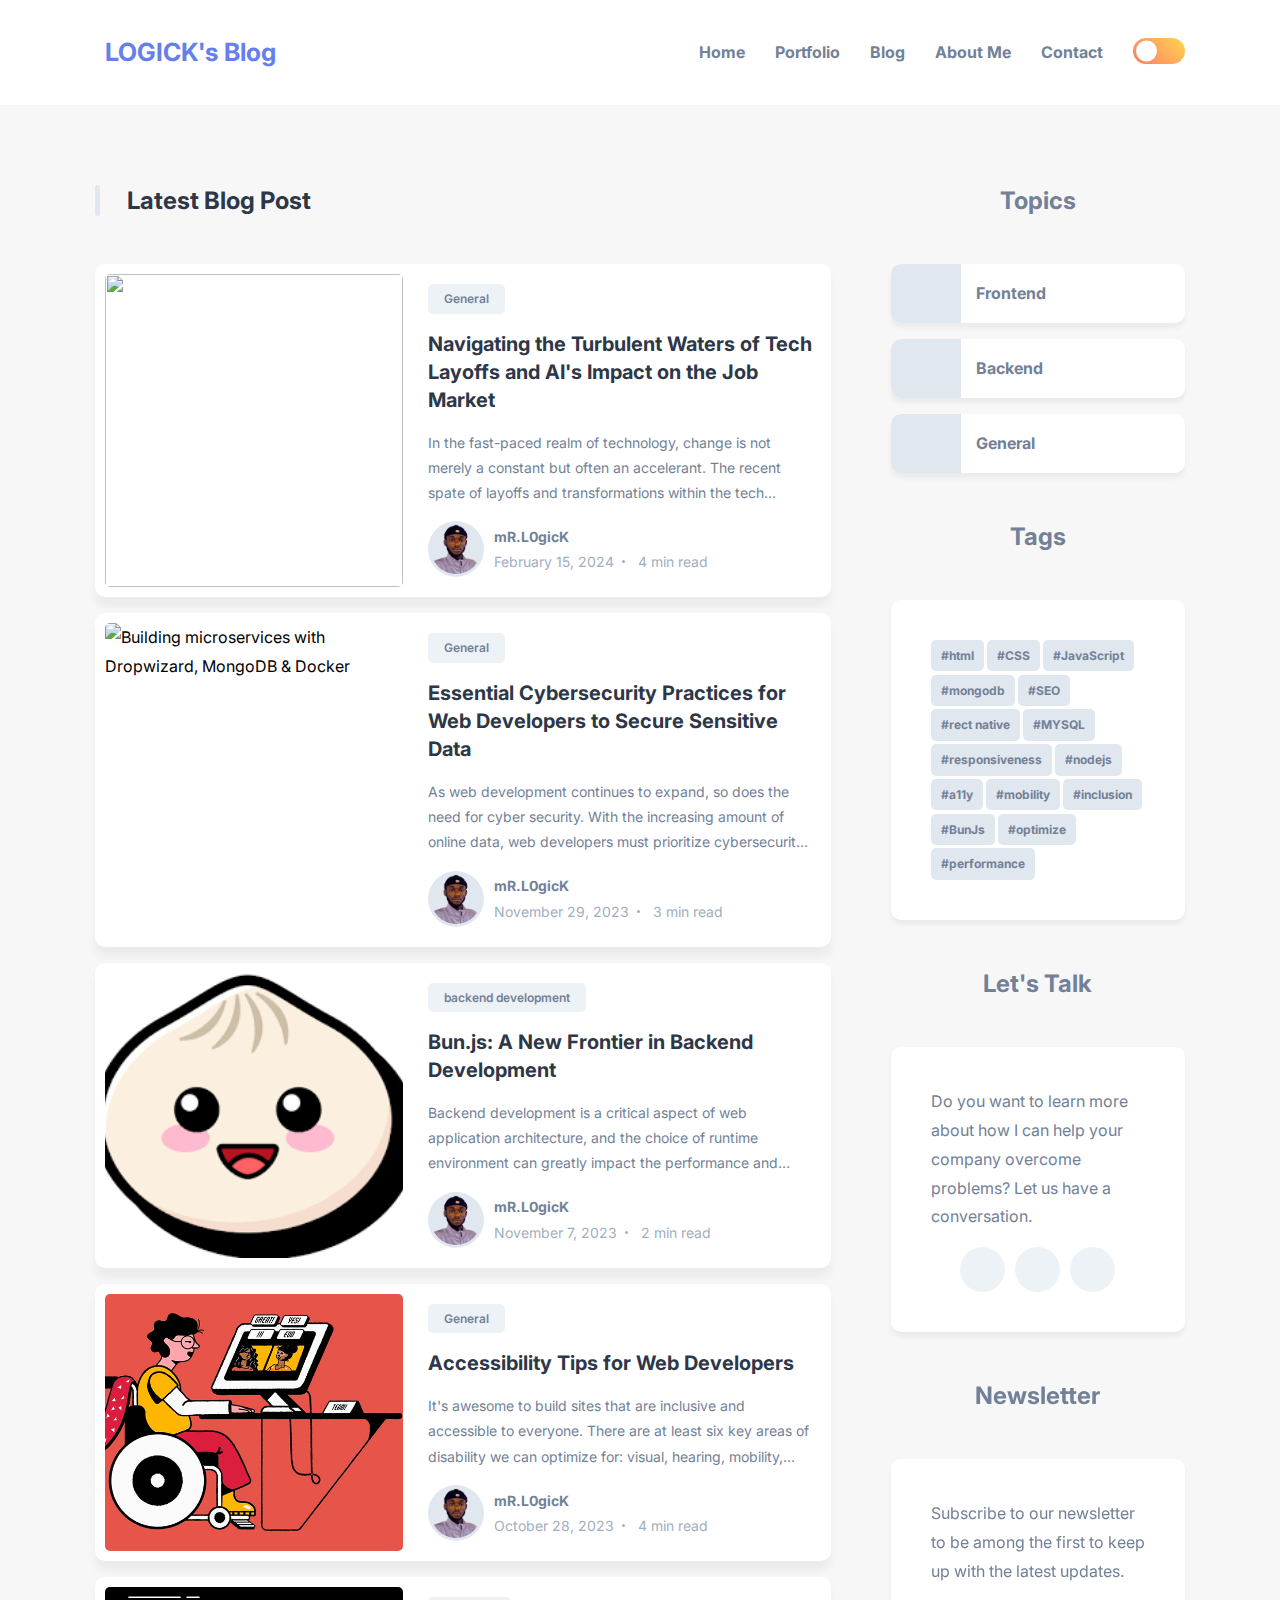
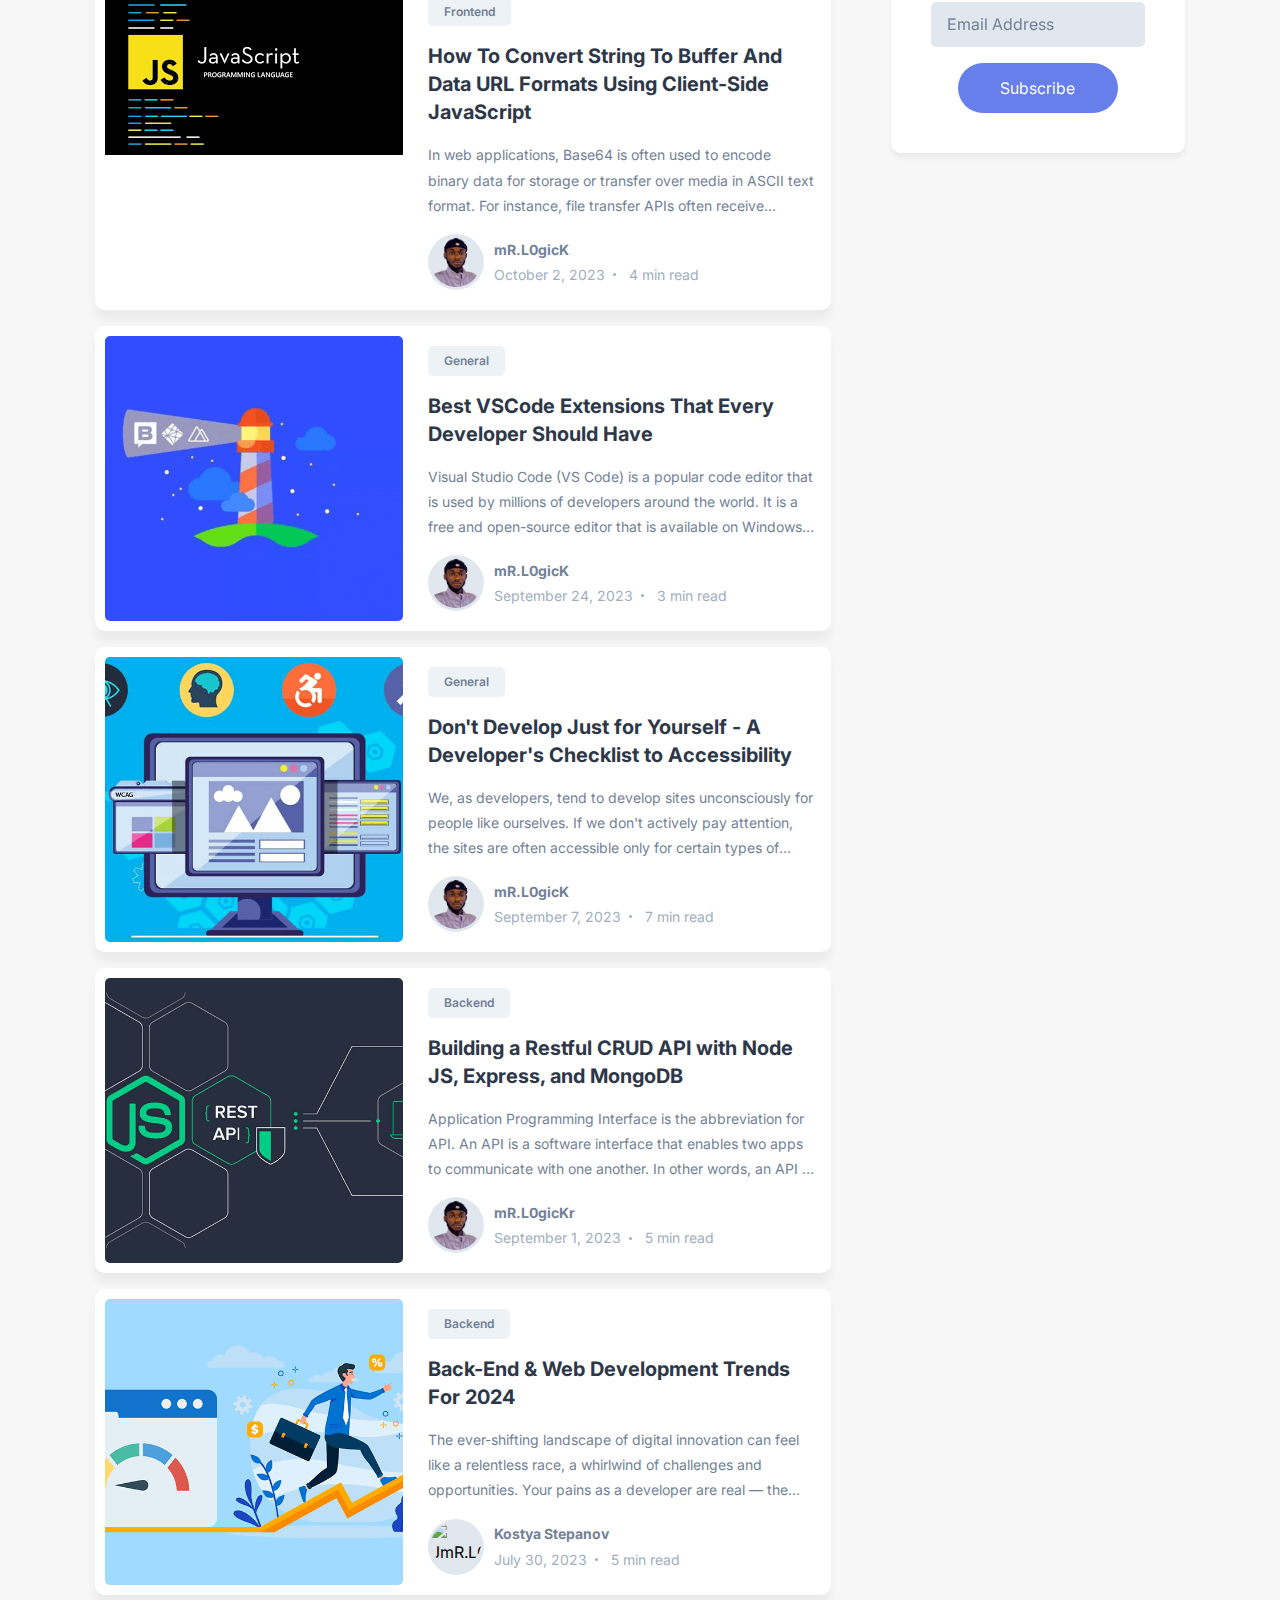
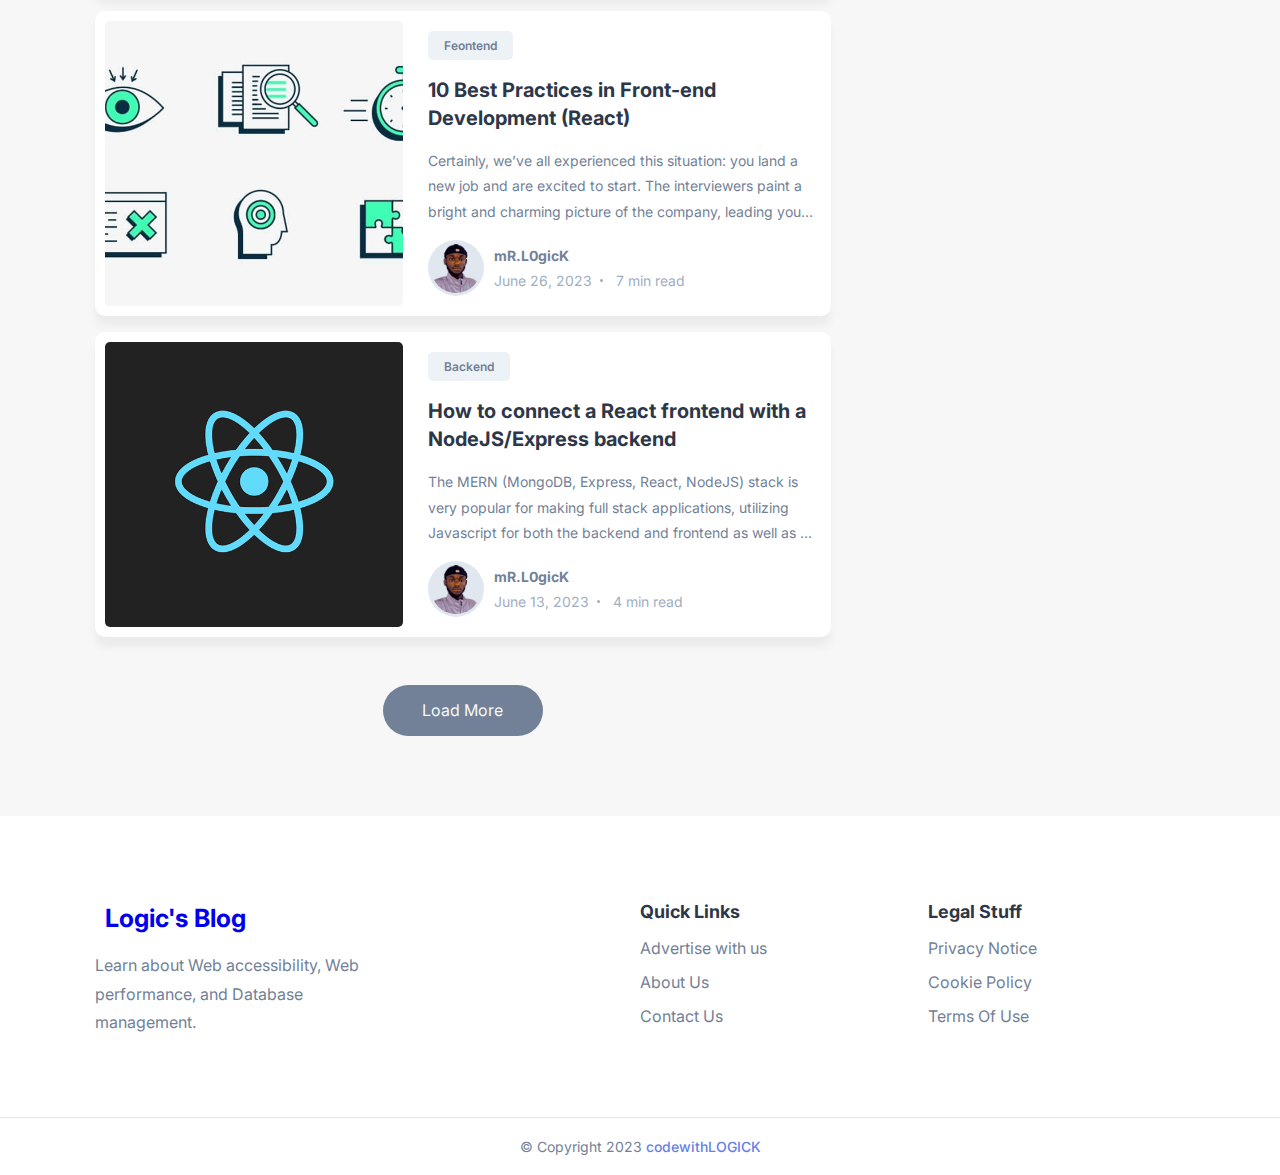
==== blog.html @ 2f85f702 "commit" ====
<!DOCTYPE html>
<html lang="en">
<head>
  <meta charset="UTF-8">
  <meta http-equiv="X-UA-Compatible" content="IE=edge">
  <meta name="viewport" content="width=device-width, initial-scale=1.0">
  <title>Latif's blog</title>

  <!--
    - favicon
  -->
<!--   <link rel="shortcut icon" href="./assets/images/favicon.ico" type="image/x-icon"> -->

  <!--
    - custom css link-->
   <link rel="stylesheet" href="style.css">
  <link rel="stylesheet" href="./assets/css/style.min.css">


  <!--
    - google font link
  -->
  <link rel="preconnect" href="https://fonts.googleapis.com">
  <link rel="preconnect" href="https://fonts.gstatic.com" crossorigin>
  <link href="https://fonts.googleapis.com/css2?family=Inter:wght@400;500;600;700;900&display=swap" rel="stylesheet">
</head>

<body class="light-theme">

  <!--
    - #HEADER
  -->

  <header>

    <div class="container">

      <nav class="navbar">

<a href="#" class="logo">
  <ion-icon name="star" class="logo-icon"></ion-icon>
  <span class="logo-text">LOGICK's Blog</span>
</a>

        

        <div class="btn-group">

          <button class="theme-btn theme-btn-mobile light">
            <ion-icon name="moon" class="moon"></ion-icon>
            <ion-icon name="sunny" class="sun"></ion-icon>
          </button>

          <button class="nav-menu-btn">
            <ion-icon name="menu-outline"></ion-icon>
          </button>

        </div>

        <div class="flex-wrapper">

          <ul class="desktop-nav">

            <li>
              <a href="#" class="nav-link">Home</a>
            </li>

            <li>
              <a href="#" class="nav-link">Portfolio</a>
            </li>

            <li>
              <a href="/blog.html" class="nav-link">Blog</a>
            </li>

            <li>
              <a href="#" class="nav-link">About Me</a>
            </li>

            <li>
              <a href="#" class="nav-link">Contact</a>
            </li>

          </ul>

          <button class="theme-btn theme-btn-desktop light">
            <ion-icon name="moon" class="moon"></ion-icon>
            <ion-icon name="sunny" class="sun"></ion-icon>
          </button>

        </div>

        <div class="mobile-nav">

          <button class="nav-close-btn">
            <ion-icon name="close-outline"></ion-icon>
          </button>

          <div class="wrapper">

            <p class="h3 nav-title">Main Menu</p>

            <ul>
              <li class="nav-item">
                <a href="#" class="nav-link">Home</a>
              </li>

              <li class="nav-item">
                <a href="#" class="nav-link">Portfolio</a>
              </li>

              <li class="nav-item">
                <a href="#" class="nav-link">About Me</a>
              </li>

              <li class="nav-item">
                <a href="#" class="nav-link">Contact</a>
              </li>
            </ul>

          </div>

          <div>

            <p class="h3 nav-title">Topics</p>

            <ul>
              <li class="nav-item">
                <a href="#" class="nav-link">frontend</a>
              </li>

              <li class="nav-item">
                <a href="#" class="nav-link">Backend</a>
              </li>

              <li class="nav-item">
                <a href="#" class="nav-link">Responsive Design</a>
              </li>

              <li class="nav-item">
                <a href="#" class="nav-link">Web Accessibility</a>
              </li>
              
              <li class="nav-item">
                <a href="#" class="nav-link">Mobile Developments</a>
              </li>
            </ul>

          </div>

        </div>

      </nav>

    </div>

  </header>





  <main>

    <!--
      - #HERO SECTION
    -->

    <!-- <div class="hero">

      <div class="container">

        <div class="left">

          <h1 class="h1">
            Hi, I'm <b>Mr.&nbsp;Logick</b>.
            <br>Web Developer
          </h1>

          <p class="h3">
            Specialized in <abbr title="Moblie">Moblie</abbr>
            and <abbr title="Web development">Web development</abbr>
          </p>

          <div class="btn-group">
            <a href="#" class="btn btn-primary">Contact Me</a>
            <a href="#" class="btn btn-secondary">About Me</a>
          </div>

        </div>

        <div class="right">

          <div class="pattern-bg"></div>
          <div class="img-box">
            <img src="hero1.png" alt="mR.L0gicK" class="hero-img">
            <div class="shape shape-1"></div>
            <div class="shape shape-2"></div>
          </div>

        </div>

      </div>

    </div> -->





    <div class="main">

      <div class="container">

        <!--
          - BLOG SECTION
        -->

        <div class="blog">

          <h2 class="h2">Latest Blog Post</h2>

          <div class="blog-card-group">

            <div class="blog-card">

                <div class="blog-card-banner">
                  <img src="https://img-cdn.thepublive.com/fit-in/640x430/filters:format(webp)/bnn/media/media_files/aefb1a33561f63e599ba15ab5ea20e0483366d06953f9b7f7901f7c55619b310.jpg"
                    width="250" class="blog-banner-img">
                </div>
  
                <div class="blog-content-wrapper">
  
                  <button class="blog-topic text-tiny">General</button>
  
                  <h3>
                    <a href="blogpost1.html" class="h3">
                        Navigating the Turbulent Waters of Tech Layoffs and AI's Impact on the Job Market
                    </a>
                  </h3>
  
                  <p class="blog-text">
                    In the fast-paced realm of technology, change is not merely a constant but often an accelerant. The recent spate of layoffs and
                     transformations within the tech industry has left many professionals and observers pondering the future landscape of employment, 
                     particularly in light of advancements in artificial intelligence (AI). As companies streamline operations, adapt to market shifts,
                      and embrace automation, both challenges and opportunities abound for workers navigating this dynamic environment.
                  </p>
  
                  <div class="wrapper-flex">
  
                    <div class="profile-wrapper">
                      <img src="author1.png" alt="mR.L0gicK" width="50">
                    </div>
  
                    <div class="wrapper">
                      <a href="#" class="h4">mR.L0gicK</a>
  
                      <p class="text-sm">
                        <time datetime="2023-11-29">February 15, 2024</time>
                        <span class="separator"></span>
                        <ion-icon name="time-outline"></ion-icon>
                        <time datetime="PT3M">4 min read</time>
                      </p>
                    </div>
  
                  </div>
  
                </div>
  
              </div>

            <div class="blog-card">

              <div class="blog-card-banner">
                <img src="https://cdn.hashnode.com/res/hashnode/image/upload/v1679727329741/67ca914f-9eee-4d5c-919c-c249e545946e.png?w=1600&h=840&fit=crop&crop=entropy&auto=compress,format&format=webp" alt="Building microservices with Dropwizard, MongoDB & Docker"
                  width="250" class="blog-banner-img">
              </div>

              <div class="blog-content-wrapper">

                <button class="blog-topic text-tiny">General</button>

                <h3>
                  <a href="https://devcity.hashnode.dev/essential-cybersecurity-practices-for-web-developers-to-secure-sensitive-data" class="h3">
                    Essential Cybersecurity Practices for Web Developers to Secure Sensitive Data
                  </a>
                </h3>

                <p class="blog-text">
                  As web development continues to expand, so does the need for cyber security. With the increasing amount of online data, web developers must prioritize cybersecurity measures to prevent attacks and......
                </p>

                <div class="wrapper-flex">

                  <div class="profile-wrapper">
                    <img src="author1.png" alt="mR.L0gicK" width="50">
                  </div>

                  <div class="wrapper">
                    <a href="#" class="h4">mR.L0gicK</a>

                    <p class="text-sm">
                      <time datetime="2023-11-29">November 29, 2023</time>
                      <span class="separator"></span>
                      <ion-icon name="time-outline"></ion-icon>
                      <time datetime="PT3M">3 min read</time>
                    </p>
                  </div>

                </div>

              </div>

            </div>


            <div class="blog-card">

              <div class="blog-card-banner">
                <img src="[data-uri]" alt="Fast web page loading on a $20 feature phone" width="250"
                  class="blog-banner-img">
              </div>

              <div class="blog-content-wrapper">

                <button class="blog-topic text-tiny">backend development</button>

                <h3><a href="https://devcity.hashnode.dev/bunjs-a-new-frontier-in-backend-development" class="h3">Bun.js: A New Frontier in Backend Development</a></h3>

                <p class="blog-text">
                  Backend development is a critical aspect of web application architecture, and the choice of runtime environment can greatly impact the performance and scalability of your application. 
                </p>

                <div class="wrapper-flex">

                  <div class="profile-wrapper">
                    <img src="author1.png" alt="mR.L0gicK" width="50">
                  </div>

                  <div class="wrapper">
                    <a href="#" class="h4">mR.L0gicK</a>

                    <p class="text-sm">
                      <time datetime="2023-11-7">November 7, 2023</time>
                      <span class="separator"></span>
                      <ion-icon name="time-outline"></ion-icon>
                      <time datetime="PT2M">2 min read</time>
                    </p>
                  </div>

                </div>

              </div>

            </div>


            <div class="blog-card">

              <div class="blog-card-banner">
                <img src="blog-3.png" alt="Accessibility Tips for Web Developers" width="250"
                  class="blog-banner-img">
              </div>

              <div class="blog-content-wrapper">

                <button class="blog-topic text-tiny">General</button>

                <h3><a href="" class="h3">Accessibility Tips for Web Developers</a></h3>

                <p class="blog-text">
                  It's awesome to build sites that are inclusive and accessible to everyone. There are at least six key
                  areas of
                  disability we can optimize for: visual, hearing, mobility, cognition, speech and neural. Many tools
                  and resources can
                  help here, even if you're totally new to web accessibility.
                </p>

                <div class="wrapper-flex">

                  <div class="profile-wrapper">
                    <img src="author1.png" alt="mR.L0gicK" width="50">
                  </div>

                  <div class="wrapper">
                    <a href="#" class="h4">mR.L0gicK</a>

                    <p class="text-sm">
                      <time datetime="2023-10-28">October 28, 2023</time>
                      <span class="separator"></span>
                      <ion-icon name="time-outline"></ion-icon>
                      <time datetime="PT4M">4 min read</time>
                    </p>
                  </div>

                </div>

              </div>

            </div>


            <div class="blog-card">

              <div class="blog-card-banner">
                <img src="[data-uri]" alt="How To Convert String To Buffer And Data URL Formats Using Client-Side JavaScript">
              </div>

              <div class="blog-content-wrapper">

                <button class="blog-topic text-tiny">Frontend</button>

                <h3><a href="" class="h3">How To Convert String To Buffer And Data URL Formats Using Client-Side JavaScript</a></h3>

                <p class="blog-text">
                  In web applications, Base64 is often used to encode binary data for storage or transfer over media in ASCII text format. 
                  For instance, file transfer APIs often receive responses that are returned as binary data due to their efficiency
                  in both storage and processing speed.
                </p>

                <div class="wrapper-flex">

                  <div class="profile-wrapper">
                    <img src="author1.png" alt="mR.L0gicK" width="50">
                  </div>

                  <div class="wrapper">
                    <a href="#" class="h4">mR.L0gicK</a>

                    <p class="text-sm">
                      <time datetime="2023-10-2">October 2, 2023</time>
                      <span class="separator"></span>
                      <ion-icon name="time-outline"></ion-icon>
                      <time datetime="PT4M">4 min read</time>
                    </p>
                  </div>

                </div>

              </div>

            </div>


            <div class="blog-card">

              <div class="blog-card-banner">
                <img src="blog-5.png"
                  alt="Best VSCode Extensions That Every Developer Should Have" width="250"
                  class="blog-banner-img">
              </div>

              <div class="blog-content-wrapper">

                <button class="blog-topic text-tiny">General</button>

                <h3><a href="" class="h3">Best VSCode Extensions That Every Developer Should Have</a></h3>

                <p class="blog-text">
                  Visual Studio Code (VS Code) is a popular code editor that is used by millions of developers
                  around the world. It is a free and open-source editor that is available on Windows, macOS,
                  and Linux. VS Code is highly customizable and can be extended with a variety of extensions.
                </p>

                <div class="wrapper-flex">

                  <div class="profile-wrapper">
                    <img src="author1.png" alt="mR.L0gicK" width="50">
                  </div>

                  <div class="wrapper">
                    <a href="#" class="h4">mR.L0gicK</a>

                    <p class="text-sm">
                      <time datetime="2021-09-24">September 24, 2023</time>
                      <span class="separator"></span>
                      <ion-icon name="time-outline"></ion-icon>
                      <time datetime="PT3M">3 min read</time>
                    </p>
                  </div>

                </div>

              </div>

            </div>


            <div class="blog-card">

              <div class="blog-card-banner">
                <img src="blog-6.png"
                  alt="Don't Develop Just for Yourself - A Developer's Checklist to Accessibility" width="250"
                  class="blog-banner-img">
              </div>

              <div class="blog-content-wrapper">

                <button class="blog-topic text-tiny">General</button>

                <h3><a href="" class="h3">Don't Develop Just for Yourself - A Developer's Checklist to Accessibility</a>
                </h3>

                <p class="blog-text">
                  We, as developers, tend to develop sites unconsciously for people like ourselves. If we don't actively
                  pay attention,
                  the sites are often accessible only for certain types of people: Sighted mouse-users, who have good
                  fine motor skills
                  and are good at using computers.
                </p>

                <div class="wrapper-flex">

                  <div class="profile-wrapper">
                    <img src="author1.png" alt="mR.L0gicK" width="50">
                  </div>

                  <div class="wrapper">
                    <a href="#" class="h4">mR.L0gicK</a>

                    <p class="text-sm">
                      <time datetime="2021-9-7">September 7, 2023</time>
                      <span class="separator"></span>
                      <ion-icon name="time-outline"></ion-icon>
                      <time datetime="PT7M">7 min read</time>
                    </p>
                  </div>

                </div>

              </div>

            </div>


            <div class="blog-card">

              <div class="blog-card-banner">
                <img src="blog-7.png"
                  alt="Building a Restful CRUD API with Node JS, Express, and MongoDB" width="250"
                  class="blog-banner-img">
              </div>

              <div class="blog-content-wrapper">

                <button class="blog-topic text-tiny">Backend</button>

                <h3><a href="" class="h3">Building a Restful CRUD API with Node JS, Express, and MongoDB</a></h3>

                <p class="blog-text">
                  Application Programming Interface is the abbreviation for API. An API is a software interface that
                  enables two apps to
                  communicate with one another. In other words, an API is a messenger that sends your request to the
                  provider and then
                  returns the response to you.
                </p>

                <div class="wrapper-flex">

                  <div class="profile-wrapper">
                    <img src="author1.png" alt="mR.L0gicK" width="50">
                  </div>

                  <div class="wrapper">
                    <a href="#" class="h4">mR.L0gicKr</a>

                    <p class="text-sm">
                      <time datetime="2023-9-01">September 1, 2023</time>
                      <span class="separator"></span>
                      <ion-icon name="time-outline"></ion-icon>
                      <time datetime="PT5M">5 min read</time>
                    </p>
                  </div>

                </div>

              </div>

            </div>


            <div class="blog-card">

              <div class="blog-card-banner">
                <img src="blog-8.png" alt="Back-End & Web Development Trends For 2024"
                  width="250" class="blog-banner-img">
              </div>

              <div class="blog-content-wrapper">

                <button class="blog-topic text-tiny">Backend</button>

                <h3><a href="https://medium.com/ux-planet/back-end-web-development-trends-for-2024-04cc14bb43cb" class="h3">Back-End & Web Development Trends For 2024</a></h3>

                <p class="blog-text">
                  The ever-shifting landscape of digital innovation can feel like a relentless race,
                  a whirlwind of challenges and opportunities. Your pains as a developer are real — the pressure 
                  to deliver cutting-edge products, stay competitive, and keep up with evolving user expectations 
                  can be overwhelming.
                </p>

                <div class="wrapper-flex">

                  <div class="profile-wrapper">
                    <img src="https://miro.medium.com/v2/resize:fill:112:112/1*eN59A4jCa6WVqIOFlovjvQ.jpeg" alt="JmR.L0gicK" width="50">
                  </div>

                  <div class="wrapper">
                    <a href="#" class="h4">Kostya Stepanov </a>

                    <p class="text-sm">
                      <time datetime="2021-07-30">July 30, 2023</time>
                      <span class="separator"></span>
                      <ion-icon name="time-outline"></ion-icon>
                      <time datetime="PT5M">5 min read</time>
                    </p>
                  </div>

                </div>

              </div>

            </div>


            <div class="blog-card">

              <div class="blog-card-banner">
                <img src="blog-9.png" alt="10 Best Practices in Front-end Development (React)"
                  width="250" class="blog-banner-img">
              </div>

              <div class="blog-content-wrapper">

                <button class="blog-topic text-tiny">Feontend</button>

                <h3><a href="" class="h3">10 Best Practices in Front-end Development (React)</a>
                </h3>

                <p class="blog-text">
                 Certainly, we’ve all experienced this situation: you land a new job and are excited to start. 
                 The interviewers paint a bright and charming picture of the company, leading you to make the 
                 decision to leave your previous position.
                </p>

                <div class="wrapper-flex">

                  <div class="profile-wrapper">
                    <img src="author1.png" alt="mR.L0gicK" width="50">
                  </div>

                  <div class="wrapper">
                    <a href="#" class="h4">mR.L0gicK</a>

                    <p class="text-sm">
                      <time datetime="2023-06-26">June 26, 2023</time>
                      <span class="separator"></span>
                      <ion-icon name="time-outline"></ion-icon>
                      <time datetime="PT7M">7 min read</time>
                    </p>
                  </div>

                </div>

              </div>

            </div>


            <div class="blog-card">

              <div class="blog-card-banner">
                <img src="blog-10.png"
                  alt="How to connect a React frontend with a NodeJS/Express backend" width="250"
                  class="blog-banner-img">
              </div>

              <div class="blog-content-wrapper">

                <button class="blog-topic text-tiny">Backend</button>

                <h3><a href="" class="h3">How to connect a React frontend with a NodeJS/Express backend</a></h3>

                <p class="blog-text">
                  The MERN (MongoDB, Express, React, NodeJS) stack is very popular for making full stack applications,
                  utilizing
                  Javascript for both the backend and frontend as well as a document-oriented or non relational database
                  (MongoDB),
                  meaning that it's structured like JSON rather than a large excel sheet like SQL databases are.
                </p>

                <div class="wrapper-flex">

                  <div class="profile-wrapper">
                    <img src="author1.png" alt="mR.L0gicK" width="50">
                  </div>

                  <div class="wrapper">
                    <a href="#" class="h4">mR.L0gicK</a>

                    <p class="text-sm">
                      <time datetime="2023-06-13">June 13, 2023</time>
                      <span class="separator"></span>
                      <ion-icon name="time-outline"></ion-icon>
                      <time datetime="PT4M">4 min read</time>
                    </p>
                  </div>

                </div>

              </div>

            </div>

          </div>

          <button class="btn load-more">Load More</button>

        </div>





        <!--
          - ASIDE
        -->

        <div class="aside">

          <div class="topics">

            <h2 class="h2">Topics</h2>

            <a href="#" class="topic-btn">
              <div class="icon-box">
                  <ion-icon name="globe-outline"></ion-icon>
              </div>
              <p>Frontend</p>
          </a>
          

          <a href="#" class="topic-btn">
            <div class="icon-box">
                <ion-icon name="server-outline"></ion-icon>
            </div>
            <p>Backend</p>
        </a>
        

        <a href="#" class="topic-btn">
          <div class="icon-box">
              <ion-icon name="globe-outline"></ion-icon>
          </div>
          <p>General</p>
      </a>
      

          </div>

          <div class="tags">

            <h2 class="h2">Tags</h2>

            <div class="wrapper">
              <button class="hashtag">#html</button>
              <button class="hashtag">#CSS</button>
              <button class="hashtag">#JavaScript</button>
              <button class="hashtag">#mongodb</button>
              <button class="hashtag">#SEO</button>
              <button class="hashtag">#rect native</button>
              <button class="hashtag">#MYSQL</button>
              <button class="hashtag">#responsiveness</button>
              <button class="hashtag">#nodejs</button>
              <button class="hashtag">#a11y</button>
              <button class="hashtag">#mobility</button>
              <button class="hashtag">#inclusion</button>
              <button class="hashtag">#BunJs</button>
              <button class="hashtag">#optimize</button>
              <button class="hashtag">#performance</button>

            </div>

          </div>

          <div class="contact">

            <h2 class="h2">Let's Talk</h2>

            <div class="wrapper">

              <p>
                Do you want to learn more about how I can help your company overcome problems? Let us have a
                conversation.
              </p>

              <ul class="social-link">

                <li>
                  <a href="#" class="icon-box discord">
                    <ion-icon name="logo-discord"></ion-icon>
                  </a>
                </li>

                <li>
                  <a href="#" class="icon-box close-icon">
                    <ion-icon name="X-logo"></ion-icon>
                </a>
                
                </li>

                <li>
                  <a href="#" class="icon-box facebook">
                    <ion-icon name="logo-facebook"></ion-icon>
                  </a>
                </li>

              </ul>

            </div>

          </div>

          <div class="newsletter">

            <h2 class="h2">Newsletter</h2>

            <div class="wrapper">

              <p>
                Subscribe to our newsletter to be among the first to keep up with the latest updates.
              </p>

              <form action="#">
                <input type="email" name="email" placeholder="Email Address" required>

                <button type="submit" class="btn btn-primary">Subscribe</button>
              </form>

            </div>

          </div>

        </div>

      </div>

    </div>

  </main>





  <!--
    - #FOOTER
  -->

  <footer>

    <div class="container">

      <div class="wrapper">

   <a href="#" class="footer-logo">
       <ion-icon name="star" class="logo-icon"></ion-icon>
       <span class="logo-text">Logic's Blog</span>
    </a>

        <p class="footer-text">
          Learn about Web accessibility, Web performance, and Database management.
        </p>

      </div>

      <div class="wrapper">

        <p class="footer-title">Quick Links</p>

        <ul>

          <li>
            <a href="#" class="footer-link">Advertise with us</a>
          </li>

          <li>
            <a href="#" class="footer-link">About Us</a>
          </li>

          <li>
            <a href="#" class="footer-link">Contact Us</a>
          </li>

        </ul>

      </div>

      <div class="wrapper">

        <p class="footer-title">Legal Stuff</p>

        <ul>

          <li>
            <a href="#" class="footer-link">Privacy Notice</a>
          </li>

          <li>
            <a href="#" class="footer-link">Cookie Policy</a>
          </li>

          <li>
            <a href="#" class="footer-link">Terms Of Use</a>
          </li>

        </ul>

      </div>

    </div>

    <p class="copyright">
      &copy; Copyright 2023 <a href="#">codewithLOGICK</a>
    </p>

  </footer>





  <!--
    - custom js link
  -->
  <script src="script.min.js"></script>

  <!--
    - ionicon link
  -->
  <script type="module" src="https://unpkg.com/ionicons@5.5.2/dist/ionicons/ionicons.esm.js"></script>
  <script nomodule src="https://unpkg.com/ionicons@5.5.2/dist/ionicons/ionicons.js"></script>
</body>

</html>
---- style.css ----
.light-theme {

  /**
   * light theme colors 
   */

  --background-primary: hsl(0, 0%, 100%);
  --background-secondary: hsl(0, 0%, 97%);

  --action-primary: hsl(214, 32%, 91%);
  --action-secondary: hsl(210, 38%, 95%);

  --foreground-primary: hsl(218, 23%, 23%);
  --foreground-secondary: hsl(216, 15%, 52%);
  --foreground-tertiary: hsl(214, 20%, 69%);

  --accent: hsl(229, 76%, 66%);

}

.dark-theme {

  /**
   * dark theme colors 
   */

  --background-primary: hsl(218, 23%, 23%);
  --background-secondary: hsl(220, 26%, 14%);

  --action-primary: hsl(216, 15%, 52%);
  --action-secondary: hsl(218, 23%, 23%);

  --foreground-primary: hsl(210, 38%, 95%);
  --foreground-secondary: hsl(211, 25%, 84%);
  --foreground-tertiary: hsl(214, 20%, 69%);

  --accent: hsl(229, 76%, 66%);

}

:root {

  /**
   * color
   */

  --white: hsl(0, 0%, 100%);

  /**
   * typography 
   */

  --fs-base: 0.85rem;
  --fs-1: 1.875rem;
  --fs-2: 1.5rem;
  --fs-3: 1.25rem;
  --fs-4: 0.875rem;
  --fs-5: 0.75rem;

  /**
   * spacing 
   */

  --py: 5rem;

}





/*-----------------------------------*\ 
  #RESET
\*-----------------------------------*/

*, *::before, *::after {
  margin:  0;
  padding: 0;
  box-sizing: border-box;
}

a { text-decoration: none; }

li { list-style: none; }

img, button { display: block; }

a, span { display: inline-block; }

button {
  font: inherit;
  border: none;
  background: none;
  cursor: pointer;
}

html {
  font-family: "Inter", sans-serif;
  font-size: var(--fs-base); /* base font-size (0.85rem = 13.6px) */
  line-height: 1.8;
}

:focus { outline-offset: 4px; }


/**
 * scrollbar style
 */

::-webkit-scrollbar { width: 16px; }


::-webkit-scrollbar-thumb {
  background: var(--accent);
  border-radius: 20px;
  border: 4px solid;
}

.light-theme::-webkit-scrollbar-thumb { border-color: hsl(0, 0%, 90%); }

.dark-theme::-webkit-scrollbar-thumb { border-color: hsl(219, 27%, 20%); }

.light-theme::-webkit-scrollbar-track { background: hsl(0, 0%, 90%); }

.dark-theme::-webkit-scrollbar-track { background: hsl(219, 27%, 20%); }





/*-----------------------------------*\ 
  #BASE STYLE
\*-----------------------------------*/

.h1,
.h2,
.h3,
.h4 {
  display: block;
  color: var(--foreground-primary);
}

.h1 {
  font-size: var(--fs-1);
  font-weight: 900;
}

.h2 {
  font-size: var(--fs-2);
  font-weight: 700;
}

.h3 {
  font-size: var(--fs-3);
  font-weight: 700;
}

.h4 {
  font-size: var(--fs-4);
  font-weight: 700;
}

.text-sm { font-size: var(--fs-4); }

.text-tiny { font-size: var(--fs-5); }





/*-----------------------------------*\ 
  #REUSED STYLE
\*-----------------------------------*/

.container {
  margin-inline: auto;
  margin: auto; /* fallback for margin-inline */
  padding: 0 15px;
}

.btn {
  min-width: 10rem;
  border-radius: 100px;
}

.btn-primary {
  background: var(--accent);
  color: var(--white);
  padding: 0.6875rem 1.1875rem;
}

.btn-primary:hover {
  background: var(--foreground-secondary);
  color: var(--action-primary);
}

.btn-secondary {
  background: var(--action-secondary);
  color: var(--foreground-secondary);
  padding: 0.5rem 1rem;
  border: 3px solid var(--foreground-tertiary);
}

.btn-secondary:hover { border-color: var(--accent); }





/*-----------------------------------*\ 
  #Extra style for dark theme
\*-----------------------------------*/

.dark-theme .btn-primary:hover { color: var(--background-primary); }

.dark-theme .blog-topic {
  background: var(--action-primary);
  color: var(--foreground-secondary);
}

.dark-theme .blog-topic:hover {
  background: var(--foreground-primary);
  color: var(--action-primary);
}

.dark-theme .load-more:hover { color: var(--white); }

.dark-theme .aside .h2 { color: var(--foreground-primary); }




/*-----------------------------------*\ 
  #HEADER
\*-----------------------------------*/

header { background: var(--background-primary); }

header .flex-wrapper { display: none; }

.navbar {
  display:         flex;
  justify-content: space-between;
  align-items:     center;
  gap: 15px;
  padding: 15px 0;
}

.logo-light,
.logo-dark { display: none; }

.light-theme .logo-light,
.dark-theme .logo-dark { display: block; }
.logo {
  display: flex;
  align-items: center;
  text-decoration: none;
  color: hsl(229, 76%, 66%); 
}

.logo-text {
  font-size: 25px; 
  margin-left: 10px; 
  font-weight: bold; 
}

.logo-light,
.logo-dark {
  margin-left: 10px; 
}


header .btn-group {
  display:     flex;
  align-items: center;
  gap: 15px;
}

.theme-btn-mobile,
.nav-menu-btn,
.nav-close-btn {
  background: var(--action-secondary);
  color: var(--foreground-tertiary);
  width:  40px;
  height: 40px;
  display:         flex;
  justify-content: center;
  align-items:     center;
  border-radius: 50%;
  font-size: 25px;
}

:is(.theme-btn-mobile,
.nav-menu-btn,
.nav-close-btn):hover {
  background: var(--accent);
  color: var(--white);
}

.theme-btn-mobile ion-icon { display: none; }

.theme-btn-mobile.light .sun,
.theme-btn-mobile.dark .moon { display: block; }

.mobile-nav {
  position: fixed;
  inset: 0;
  background: var(--background-primary);
  padding: 70px 20px;
  overflow: auto;
  overscroll-behavior: contain;
  transform: translateX(100%);
  visibility: hidden;
  transition: 0.5s cubic-bezier(1, 0, 0.30, 0.70);
  z-index: 10;
}

.mobile-nav.active {
  transform: translateX(0);
  visibility: visible;
}

.nav-close-btn {
  position: absolute;
  top:   20px;
  right: 20px;
}

.mobile-nav .wrapper {
  padding-bottom: 1.25rem;
  margin-bottom:  1.25rem;
  border-bottom: 1px solid var(--action-primary);
}

.mobile-nav .nav-title { margin-bottom: 1rem; }

.mobile-nav .nav-item { margin-bottom: 0.5rem; }

.mobile-nav .nav-link {
  font-size: var(--fs-3);
  color: var(--foreground-secondary);
}

.mobile-nav .nav-link:hover { color: var(--accent); }





/*-----------------------------------*\ 
  #HERO SECTION
\*-----------------------------------*/

.hero {
  background: var(--background-primary);
  padding-top:    2rem;
  padding-bottom: var(--py);
  text-align: center;
}

.hero .h1 {
  margin-bottom: 1rem;
  line-height: 1.6;
}

.hero b {
  color: var(--accent);
  font-weight: inherit;
}

.hero .h3 {
  color: var(--foreground-secondary);
  margin-bottom: 2rem;
}

.hero .btn-group {
  display:         flex;
  justify-content: center;
  flex-wrap:       wrap;
  gap: 15px;
  text-align: center;
}

.hero .right { display: none; }





/*-----------------------------------*\ 
  #BLOG SECTION
\*-----------------------------------*/

.main {
  background: var(--background-secondary);
  padding: var(--py) 0;
}

.blog .h2 {
  line-height: 1.3;
  margin-bottom: 3rem;
  text-align: center;
}

.blog-card-group { margin-bottom: 3rem; }

.blog-card {
  background: var(--background-primary);
  padding: 10px;
  margin-bottom: 1rem;
  border-radius: 10px;
  box-shadow: 0 10px 10px hsla(0, 0%, 0%, 0.05);
  transition: 0.25s ease;
}

.blog-card:hover {
  transform: translateY(-2px);
  box-shadow: 0 10px 10px hsla(0, 0%, 0%, 0.1);
}

.blog-card-banner { display: none; }

.blog-content-wrapper { padding: 10px 5px; }

.blog-topic {
  background: var(--action-secondary);
  color: var(--foreground-secondary);
  font-weight: 600;
  padding: 0.25rem 1rem;
  border-radius: 5px;
  margin-bottom: 1rem;
}

.blog-topic:hover {
  background: var(--foreground-secondary);
  color: var(--action-secondary);
}

.blog-card .h3 {
  line-height: 1.4;
  margin-bottom: 1rem;
}

.blog-card .h3:hover {
  text-decoration: underline;
  text-decoration-thickness: 2px;
}

.blog-text,
.profile-wrapper { display: none; }

.blog .wrapper {
  display:         flex;
  justify-content: space-between;
  align-items:     center;
  flex-wrap:       wrap;
  gap: 15px;
}

.blog .h4 { color: var(--foreground-secondary); }

.blog .h4:hover { color: var(--accent); }

.blog .text-sm {
  display:     flex;
  align-items: center;
  gap: 5px;
  color: var(--foreground-tertiary);
}

.blog .separator {
  background: var(--foreground-tertiary);
  margin-inline: 3px;
  margin: 0 3px; /* fallback for margin-inline */
  width:  3px;
  height: 3px;
  border-radius: 3px;
}

.blog ion-icon { --ionicon-stroke-width: 50px; }

.load-more {
  margin-inline: auto;
  margin: auto; /* fallback for margin-inline */
  background: var(--foreground-secondary);
  color: var(--background-secondary);
  padding: 0.6875rem 1.1875rem;
}

.load-more:hover { background: var(--accent); }





/*-----------------------------------*\ 
  #ASIDE
\*-----------------------------------*/

.aside { display: none; }





/*-----------------------------------*\ 
  #FOOTER
\*-----------------------------------*/

footer { background: var(--background-primary); }

footer .container {
  padding: var(--py) 15px;
  display: grid;
  grid-template-columns: 1fr;
  gap: 30px;
}

footer .wrapper { text-align: center; }

.footer-logo { margin-bottom: 10px; }

.footer-text {
  color: var(--foreground-secondary);
  max-width: 300px;
  margin-inline: auto;
  margin: auto; /* fallback for margin-inline */
}

.footer-title {
  color: var(--foreground-primary);
  font-weight: 700;
  margin-bottom: 0.4rem;
}

.footer-link { color: var(--foreground-secondary); }

.footer-link:hover { color: var(--accent); }

.copyright {
  color: var(--foreground-secondary);
  font-size: var(--fs-4);
  text-align: center;
  padding: 1rem;
  border-top: 1px solid var(--action-primary);
}

.copyright a {
  color: var(--accent);
  font-weight: 500;
}

.copyright a:hover { text-decoration: underline; }





/*-----------------------------------*\ 
  #MEDIA QUERIES
\*-----------------------------------*/

/**
 * responsive for larger than 550px screen
 */

@media (min-width: 550px) {

  :root {

    /**
     * typography 
     */

    --fs-base: 0.90rem;

  }


  /**
   * BLOG 
   */

  .blog-card {
    display: grid;
    grid-template-columns: 3fr 4fr;
    gap: 20px;
  }

  .blog-card-banner {
    display: block;
    overflow: hidden;
    border-radius: 5px;
  }

  .blog-banner-img {
    width:  100%;
    height: 100%;
    object-fit: cover;
  }

}





/**
 * responsive for larger than 650px screen
 */

@media (min-width: 650px) {

  :root {

    /**
     * typography 
     */

    --fs-1: 2.25rem;

  }



  /**
   * REUSED STYLE 
   */

  .container { padding: 0 30px; }



  /**
   * HEADER 
   */

  .navbar { padding: 30px 0; }



  /**
   * BLOG 
   */

  .blog .h2 {
    position: relative;
    text-align: left;
    padding-left: 2rem;
  }

  .blog .h2::before {
    content: '';
    position: absolute;
    top:  0;
    left: 0;
    background: var(--action-primary);
    width:  5px;
    height: 100%;
    border-radius: 5px;
  }

  .blog-text,
  .profile-wrapper { display: block; }

  .blog-text {
    color: var(--foreground-secondary);
    font-size: var(--fs-4);
    display: -webkit-box;
    line-clamp: 3;
    -webkit-line-clamp: 3;
    -webkit-box-orient: vertical;
    overflow: hidden;
    margin-bottom: 1rem;
  }

  .blog .wrapper-flex {
    display:         flex;
    justify-content: start;
    align-items:     center;
    gap: 10px;
  }

  .profile-wrapper {
    width:  56px;
    height: 56px;
    background: var(--action-primary);
    padding: 3px;
    border-radius: 50%;
  }

  .profile-wrapper img { border-radius: 50%; }

  .blog .wrapper {
    flex-direction: column;
    align-items: start;
    gap: 0;
  }



  /**
   * FOOTER 
   */

  footer .container {
    padding: var(--py) 30px;
    grid-template-columns: 2fr 1fr 1fr;
  }

  footer .wrapper { text-align: left; }

  .footer-text { margin: 0; }

}





/**
 * responsive for larger than 768px screen
 */

@media (min-width: 768px) {

  /**
   * REUSED STYLE 
   */

  .container { max-width: 800px; }

}





/**
 * responsive for larger than 1024px screen
 */

@media (min-width: 1024px) {

  :root {

    /**
     * typography 
     */

    --fs-base: 1rem;
    --fs-1: 3rem;

  }



  /**
   * REUSED STYLE 
   */

  .container { max-width: 1150px; }



  /**
   * HEADER 
   */

  header .btn-group { display: none; }

  header .flex-wrapper {
    display: flex;
    gap: 30px;
  }

  .desktop-nav {
    display:     flex;
    align-items: center;
    gap: 30px;
  }

  .desktop-nav .nav-link {
    color: var(--foreground-secondary);
    font-weight: 700;
  }

  .desktop-nav .nav-link:hover { color: var(--accent); }

  .theme-btn-desktop {
    position: relative;
    background: var(--background-secondary);
    color: var(--white);
    width:  52px;
    height: 26px;
    display:         flex;
    justify-content: center;
    align-items:     center;
    gap: 10px;
    border-radius: 100px;
  }

  .theme-btn-desktop.light {
    background: linear-gradient(45deg, hsl(7, 100%, 71%), hsl(46, 100%, 65%));
  }

  .theme-btn-desktop.dark {
    background: linear-gradient(45deg, hsl(225, 100%, 60%), hsl(296, 80%, 40%));
  }

  .theme-btn-desktop::before {
    content: '';
    position: absolute;
    background: var(--white);
    width:  21px;
    height: 21px;
    border-radius: 30px;
    top: 50%;
    left: 3px;
    transform: translateY(-50%);
    box-shadow: 0 2px 10px -2px hsla(0, 0%, 0%, 0.05);
    z-index: 2;
  }

  .theme-btn-desktop.dark::before { left: calc(100% - 24px); }



  /**
   * HERO 
   */

  .hero { text-align: left; }

  .hero .container {
    display: grid;
    grid-template-columns: 1fr 1fr;
    align-items: center;
    gap: 50px;
  }

  .hero .btn-group {
    justify-content: start;
    gap: 30px;
  }

  .hero .right {
    position: relative;
    display:         flex;
    justify-content: center;
    align-items:     center;
  }

  .hero .pattern-bg {
    position: absolute;
    top: 50%;
    transform: translateY(-50%);
    width: 100%;
    height: 200px;
    background: url(../images/pattern.png);
    background-size: contain;
    opacity: 0.2;
  }

  .hero .img-box {
    position: relative;
    z-index: 2;
  }

  .hero-img {
    width:  100%;
    height: 100%;
    object-fit: contain;
    border-radius: 0 0 280px 230px;
    transform: translate(10px, -10px);
  }

  .hero .shape {
    position: absolute;
    top:  50%;
    left: 50%;
    border-radius: 50%;
    transform: translate(-50%, -42%) rotate(-20deg);
  }

  .hero .shape-1 {
    background: var(--accent);
    width:  90%;
    height: 90%;
    z-index: -1;
  }

  .hero .shape-2 {
    width:  92%;
    height: 92%;
    box-shadow: inset 0 -30px 0 var(--action-primary);
    z-index: 2;
  }



  /**
   * MAIN 
   */

  .main .container {
    display: grid;
    grid-template-columns: 5fr 2fr;
    gap: 60px;
  }



  /**
   * ASIDE 
   */

  .aside {
    display: block;
    align-self: stretch;
  }

  .aside .h2 {
    color: var(--foreground-secondary);
    margin-bottom: 3rem;
    text-align: center;
    line-height: 1.3;
  }

  .aside .wrapper {
    background: var(--background-primary);
    border-radius: 10px;
    padding: 40px;
    box-shadow: 0 5px 5px hsla(0, 0%, 0%, 0.05);
  }

  .topics { margin-bottom: 3rem; }

  .topic-btn {
    display:     flex;
    align-items: stretch;
    background: var(--background-primary);
    border-radius: 10px;
    box-shadow: 0 5px 5px hsla(0, 0%, 0%, 0.05);
    overflow: hidden;
  }

  .topic-btn:not(:last-child) { margin-bottom: 1rem; }

  .topic-btn .icon-box {
    font-size: 22px;
    width: 70px;
    display:         flex;
    justify-content: center;
    align-items:     center;
    background: var(--action-primary);
    color: var(--foreground-secondary);
  }

  .topic-btn:hover .icon-box {
    background: var(--accent);
    color: var(--white);
  }

  .topic-btn ion-icon { --ionicon-stroke-width: 40px; }

  .topic-btn p {
    padding: 15px;
    color: var(--foreground-secondary);
    font-weight: 700;
  }

  .tags { margin-bottom: 3rem; }

  .tags .wrapper {
    display:   flex;
    flex-wrap: wrap;
    gap: 0.2rem;
  }

  .tags .hashtag {
    background: var(--action-primary);
    color: var(--foreground-secondary);
    padding: 5px 10px;
    font-size: var(--fs-5);
    font-weight: 700;
    border-radius: 5px;
  }

  .tags .hashtag:hover {
    background: var(--foreground-secondary);
    color: var(--action-primary);
  }

  .contact { margin-bottom: 3rem; }

  .contact p {
    color: var(--foreground-secondary);
    margin-bottom: 1rem;
  }

  .social-link {
    display:         flex;
    justify-content: center;
    align-items:     center;
    gap: 10px;
  }

  .social-link .icon-box {
    width:  45px;
    height: 45px;
    background: var(--action-secondary);
    border-radius: 50%;
    display:         flex;
    justify-content: center;
    align-items:     center;
    font-size: 22px;
  }

  .social-link .discord { color: hsl(235, 86%, 65%); }

  .social-link .twitter { color: hsl(203, 89%, 53%); }

  .social-link .facebook { color: hsl(220, 46%, 48%); }
  
  .social-link .icon-box:hover {
    background: var(--accent);
    color: var(--white);
  }

  .newsletter {
    position: sticky;
    top: 3rem;
    margin-bottom: 98px;
  }

  .newsletter p {
    color: var(--foreground-secondary);
    margin-bottom: 1rem;
  }

  .newsletter input {
    border: none;
    background: var(--action-primary);
    display: block;
    width: 100%;
    padding: 0.5rem 1rem;
    font: inherit;
    color: var(--foreground-secondary);
    border-radius: 5px;
    margin-bottom: 1rem;
  }

  .newsletter input::placeholder { color: inherit; }

  .newsletter input:focus {
    outline: 2px solid;
    outline-offset: 0;
  }

  .newsletter .btn-primary {
    margin-inline: auto;
    margin: auto; /* fallback for margin-inline */
  }



  /**
   * FOOTER 
   */

  .footer-title { font-size: 1.125rem; }

  .footer-link { margin-bottom: 0.3rem; }

}
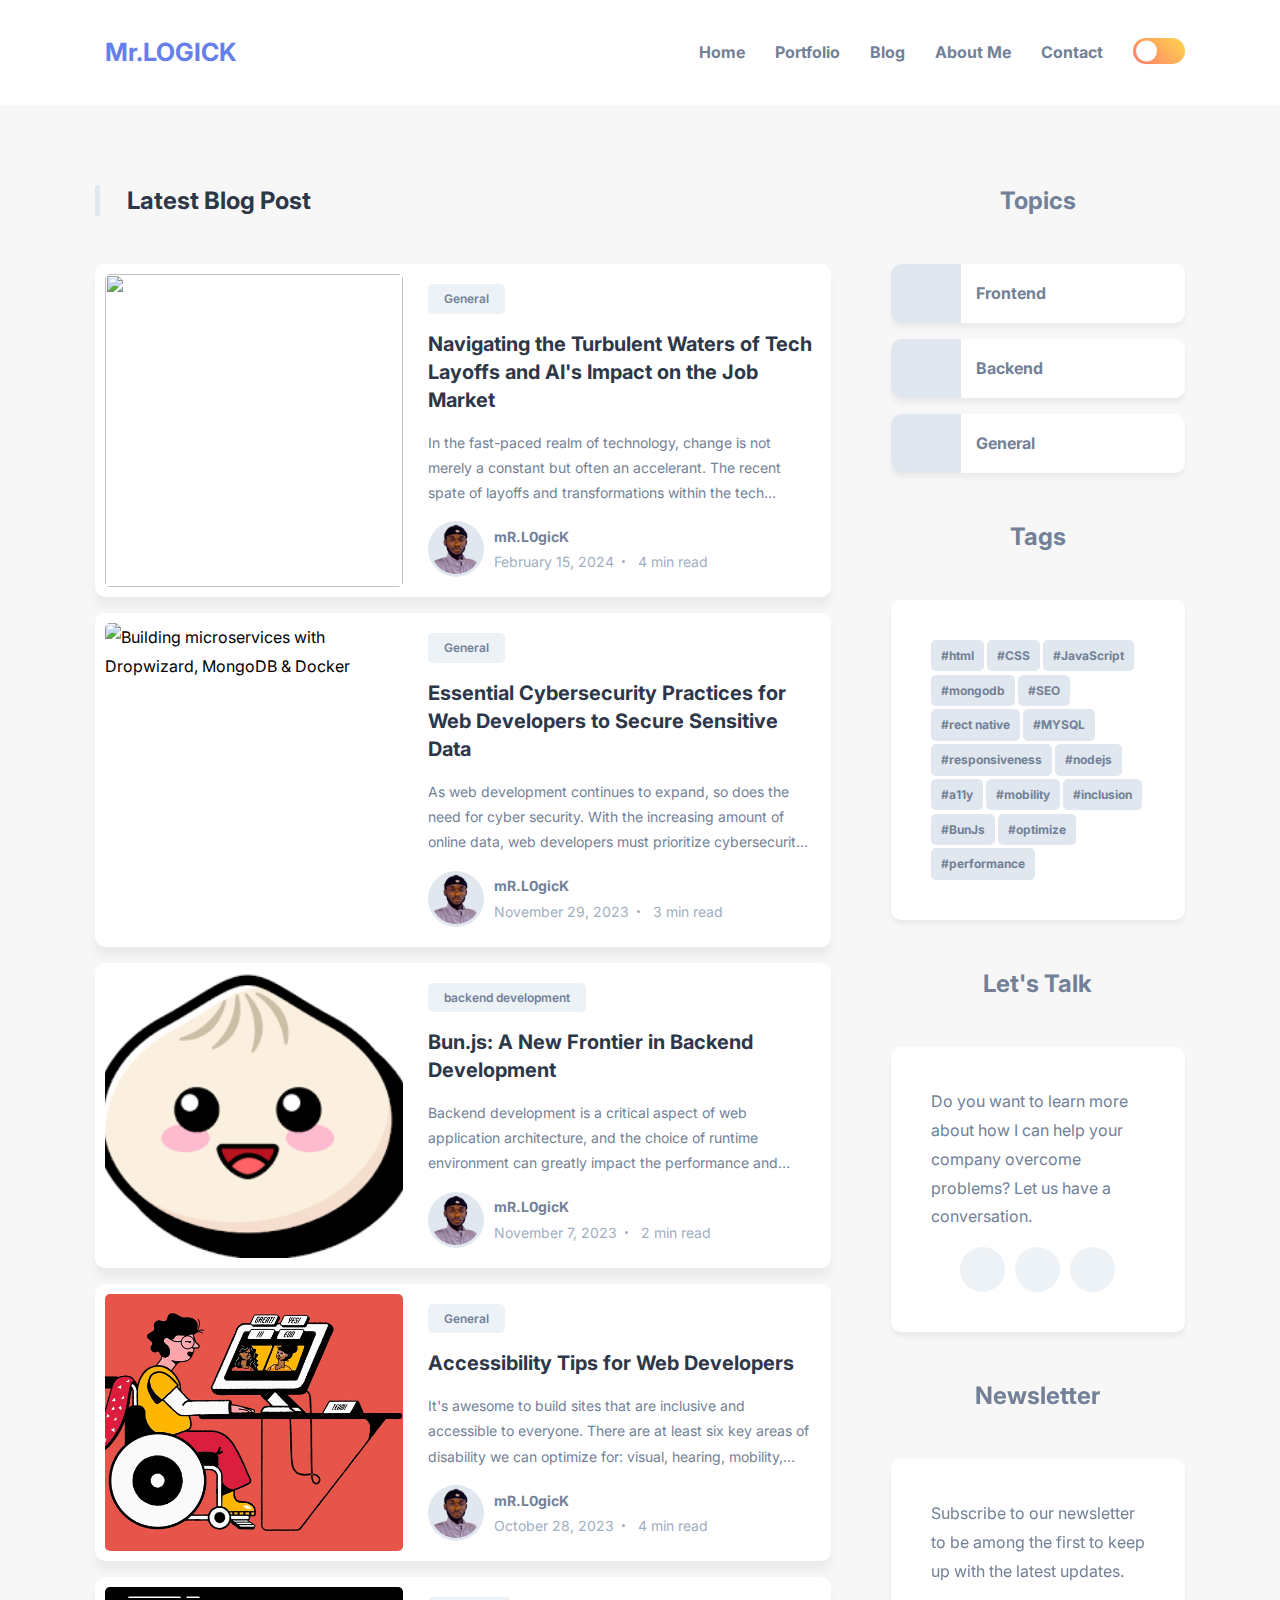
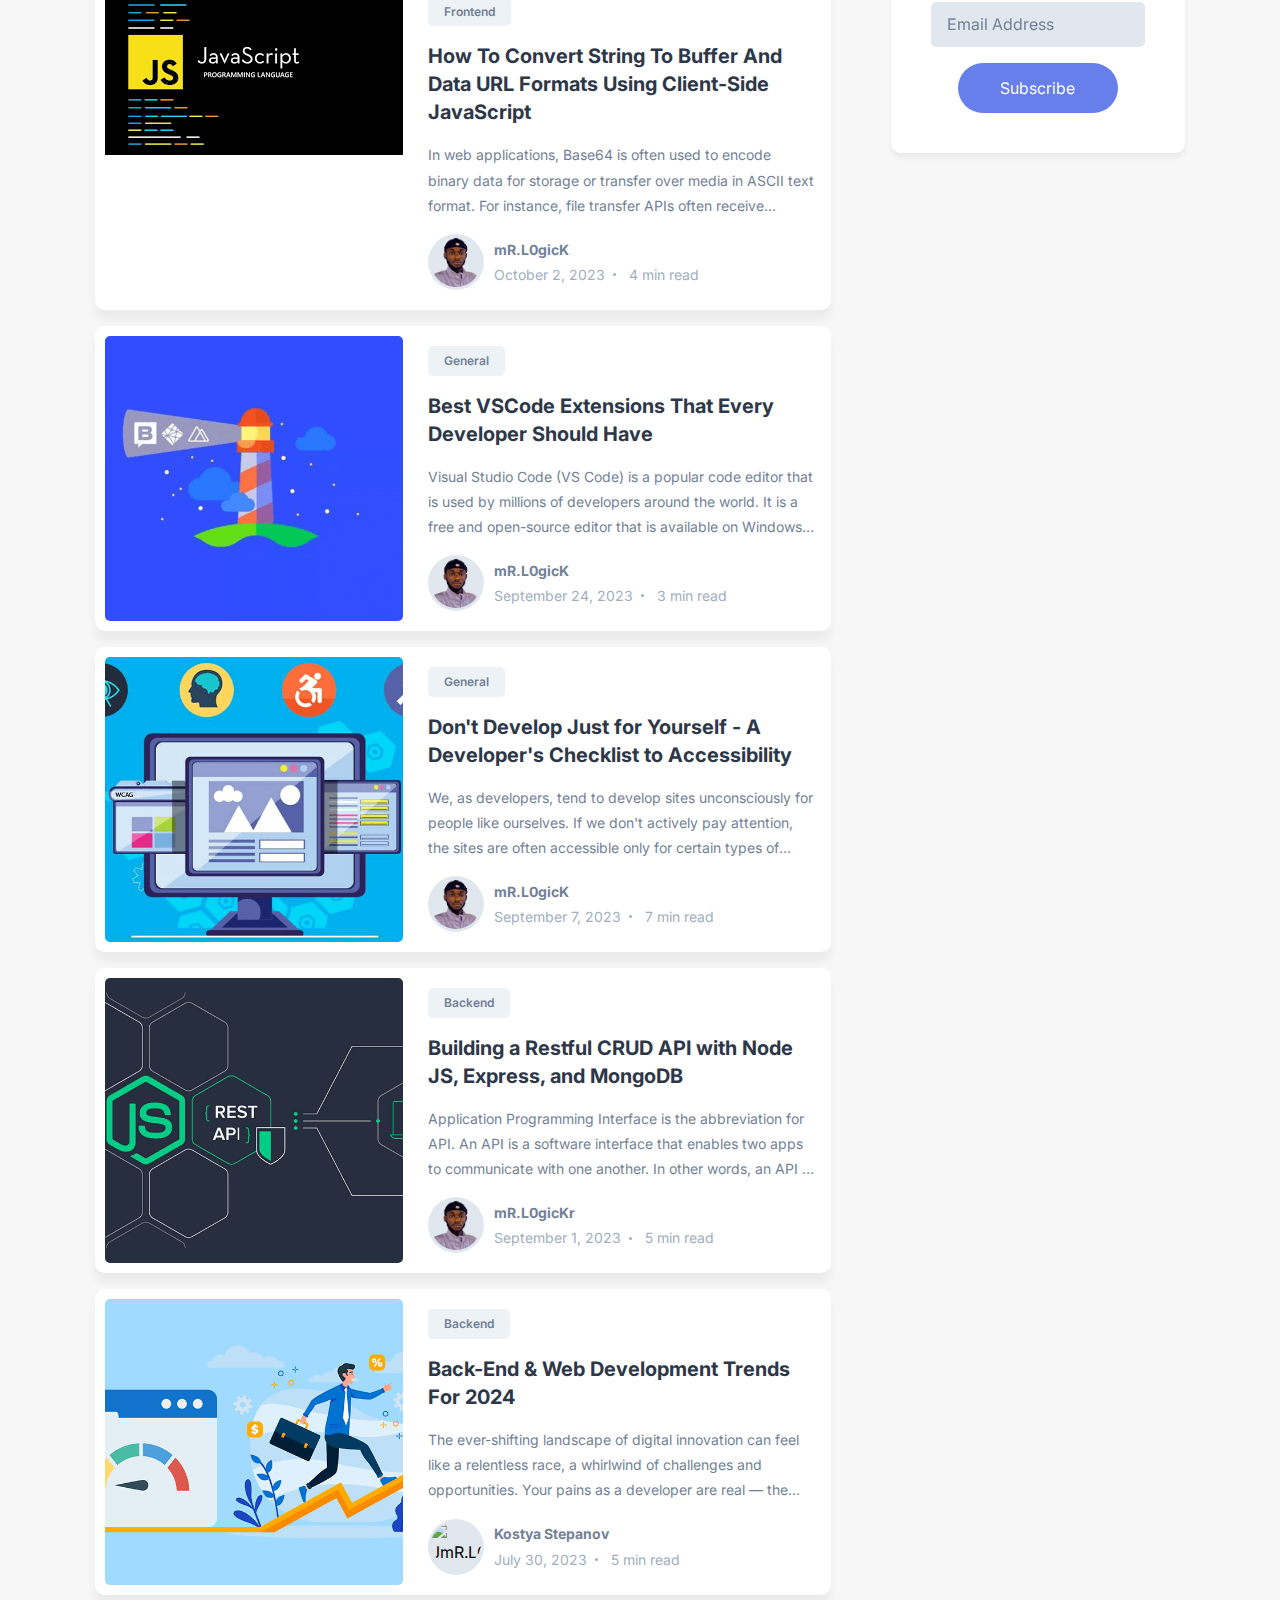
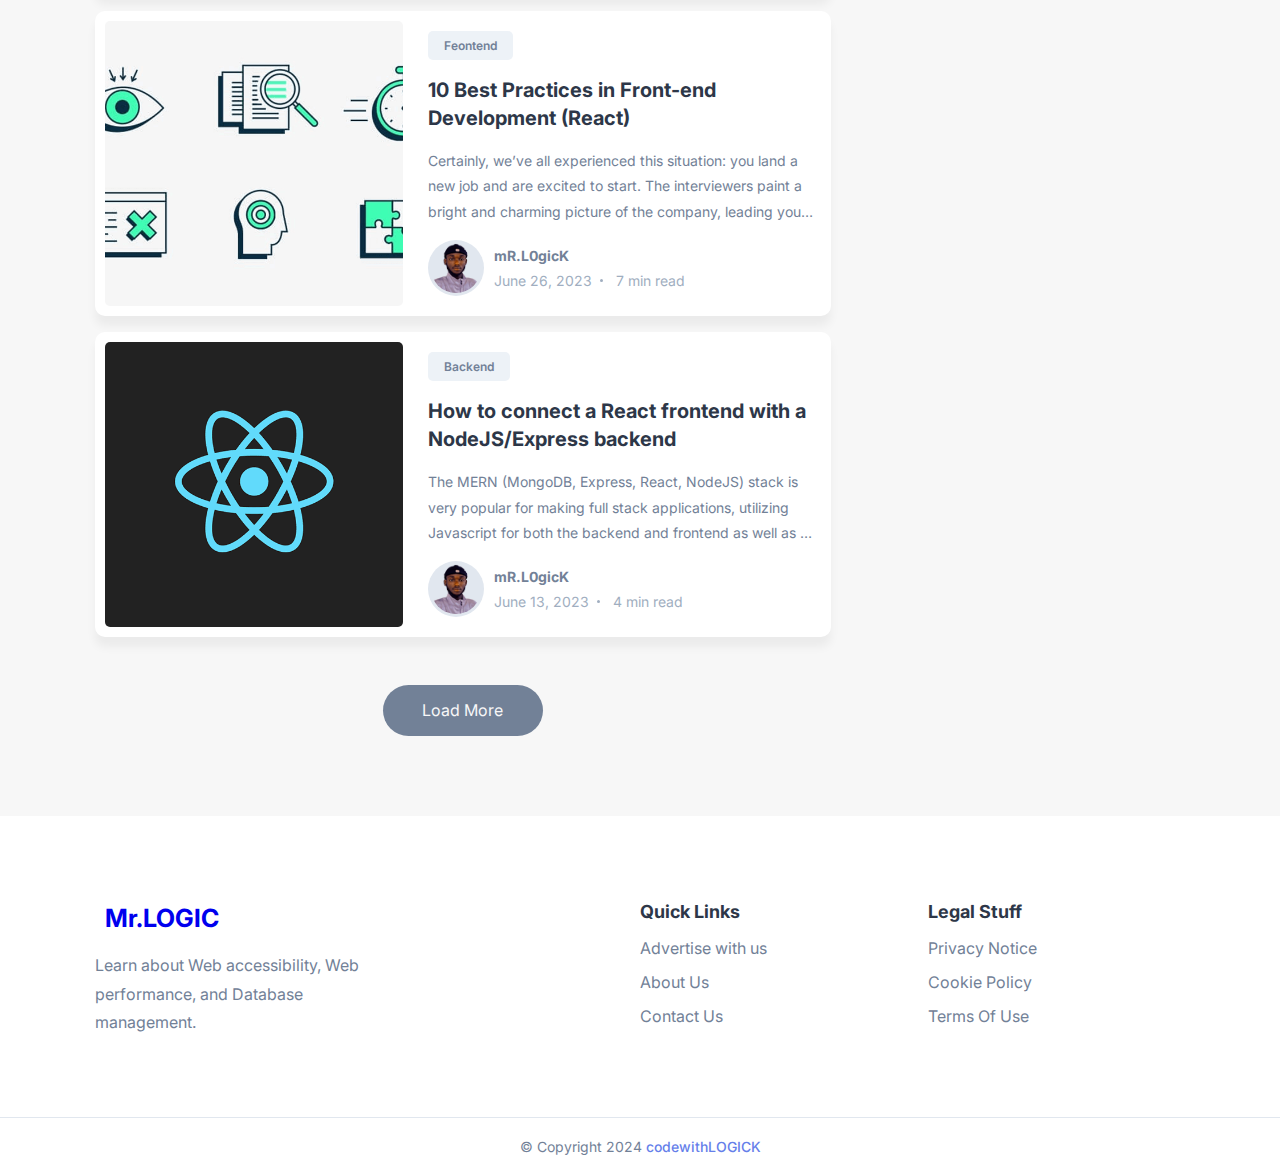
==== commit 11a9fc6e: "Update blog.html" ====
--- a/blog.html
+++ b/blog.html
@@ -37,9 +37,9 @@
 
       <nav class="navbar">
 
-<a href="#" class="logo">
+<a href="index.html" class="logo">
   <ion-icon name="star" class="logo-icon"></ion-icon>
-  <span class="logo-text">LOGICK's Blog</span>
+  <span class="logo-text">Mr.LOGICK</span>
 </a>
 
         
@@ -62,7 +62,7 @@
           <ul class="desktop-nav">
 
             <li>
-              <a href="#" class="nav-link">Home</a>
+              <a href="index.html" class="nav-link">Home</a>
             </li>
 
             <li>
@@ -102,11 +102,15 @@
 
             <ul>
               <li class="nav-item">
-                <a href="#" class="nav-link">Home</a>
+                <a href="index.html" class="nav-link">Home</a>
               </li>
 
               <li class="nav-item">
                 <a href="#" class="nav-link">Portfolio</a>
+              </li>
+
+              <li class="nav-item">
+                <a href="blog.html" class="nav-link">Blog</a>
               </li>
 
               <li class="nav-item">
@@ -865,7 +869,7 @@
 
    <a href="#" class="footer-logo">
        <ion-icon name="star" class="logo-icon"></ion-icon>
-       <span class="logo-text">Logic's Blog</span>
+       <span class="logo-text">Mr.LOGIC</span>
     </a>
 
         <p class="footer-text">
@@ -921,7 +925,7 @@
     </div>
 
     <p class="copyright">
-      &copy; Copyright 2023 <a href="#">codewithLOGICK</a>
+      &copy; Copyright 2024 <a href="#">codewithLOGICK</a>
     </p>
 
   </footer>
--- a/style.css
+++ b/style.css
@@ -215,6 +215,11 @@
 
 .dark-theme .blog-topic {
   background: var(--action-primary);
+  color: var(--foreground-secondary);
+}
+
+.dark-theme .article-container {
+  background: var(--background-primary);
   color: var(--foreground-secondary);
 }
 
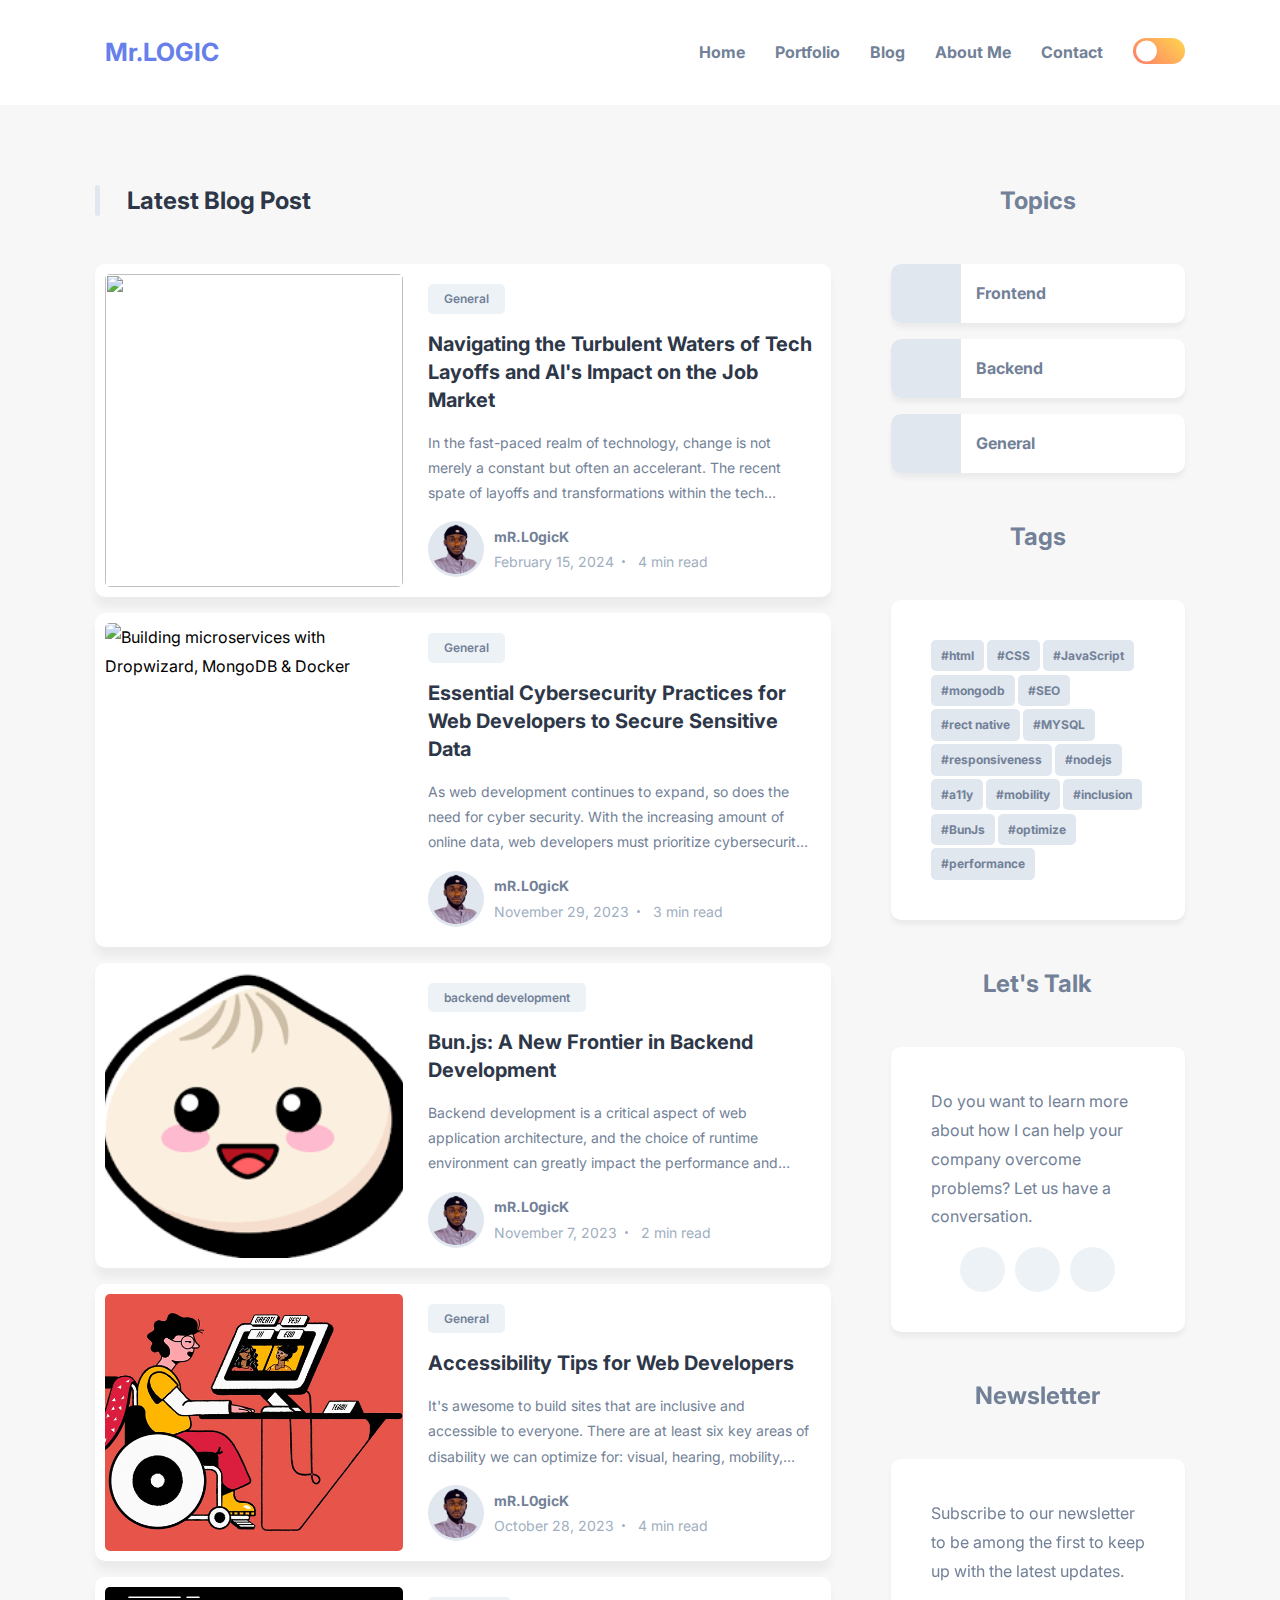
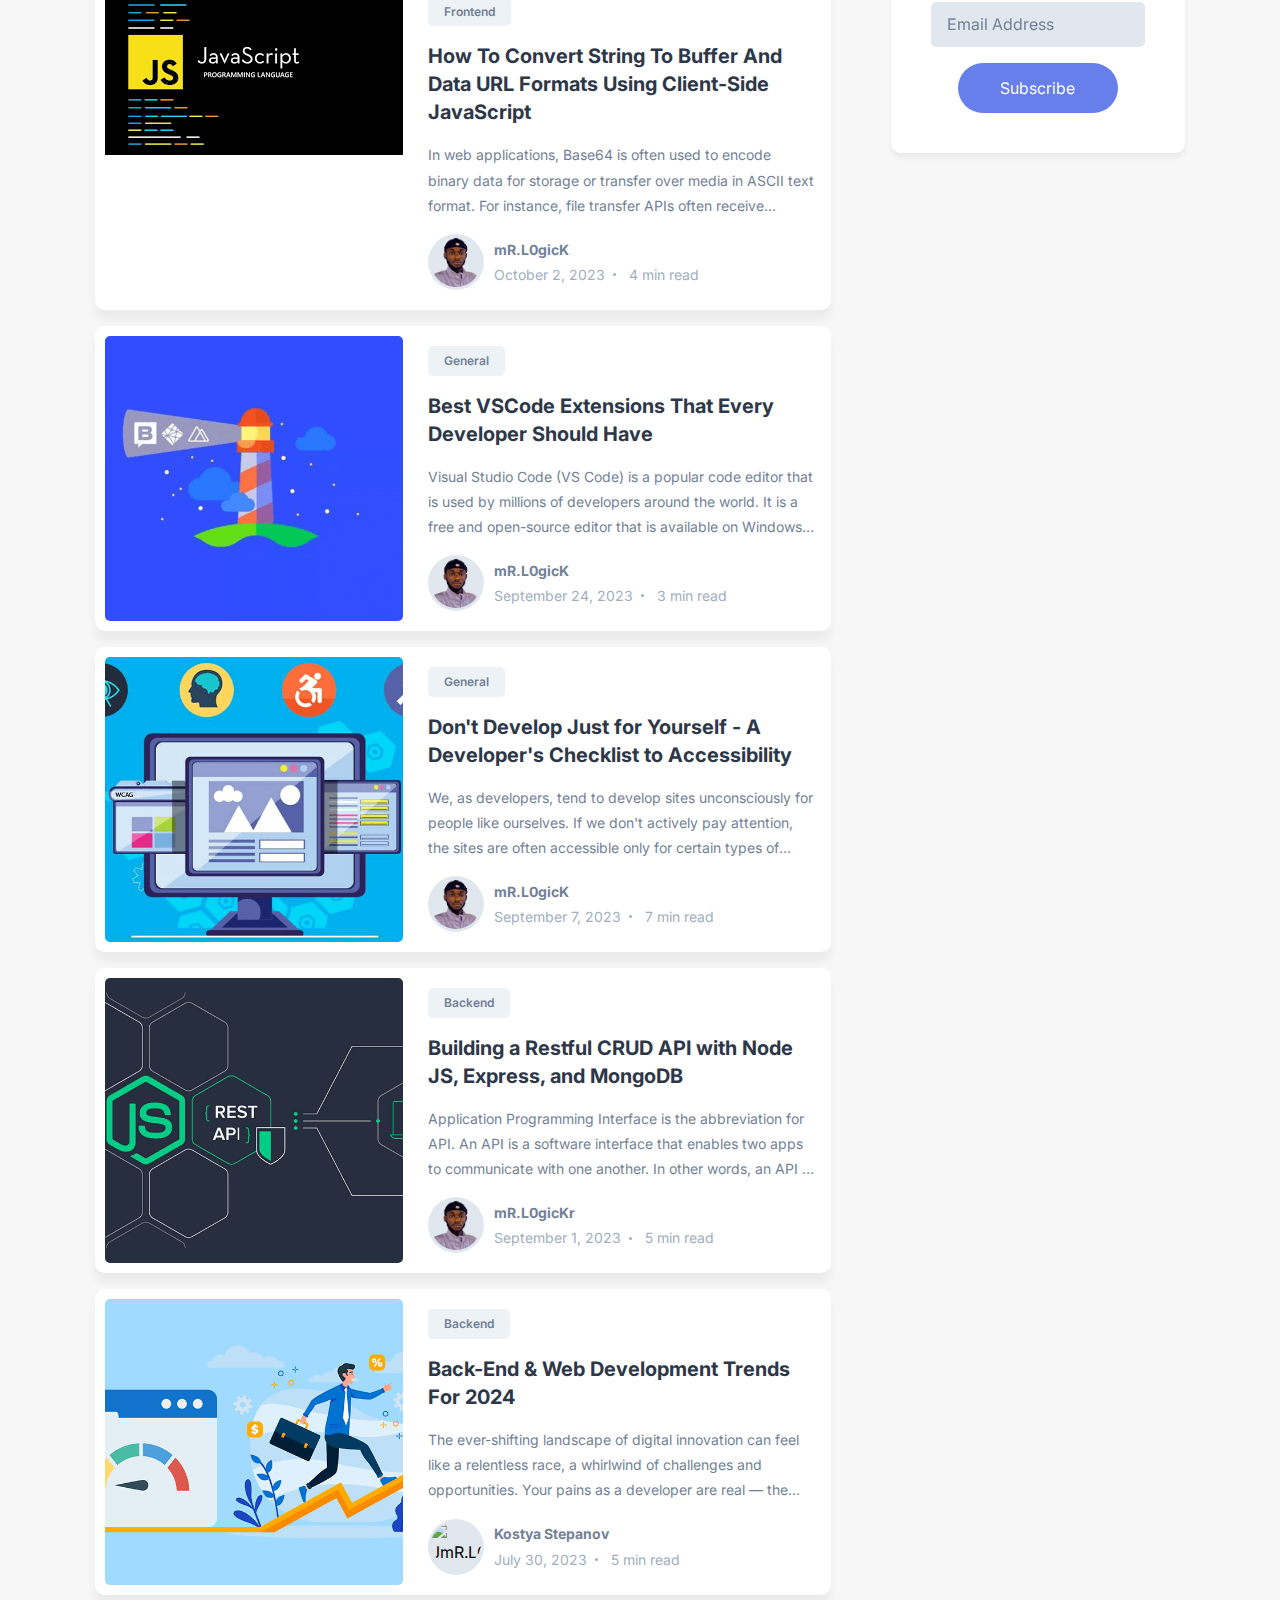
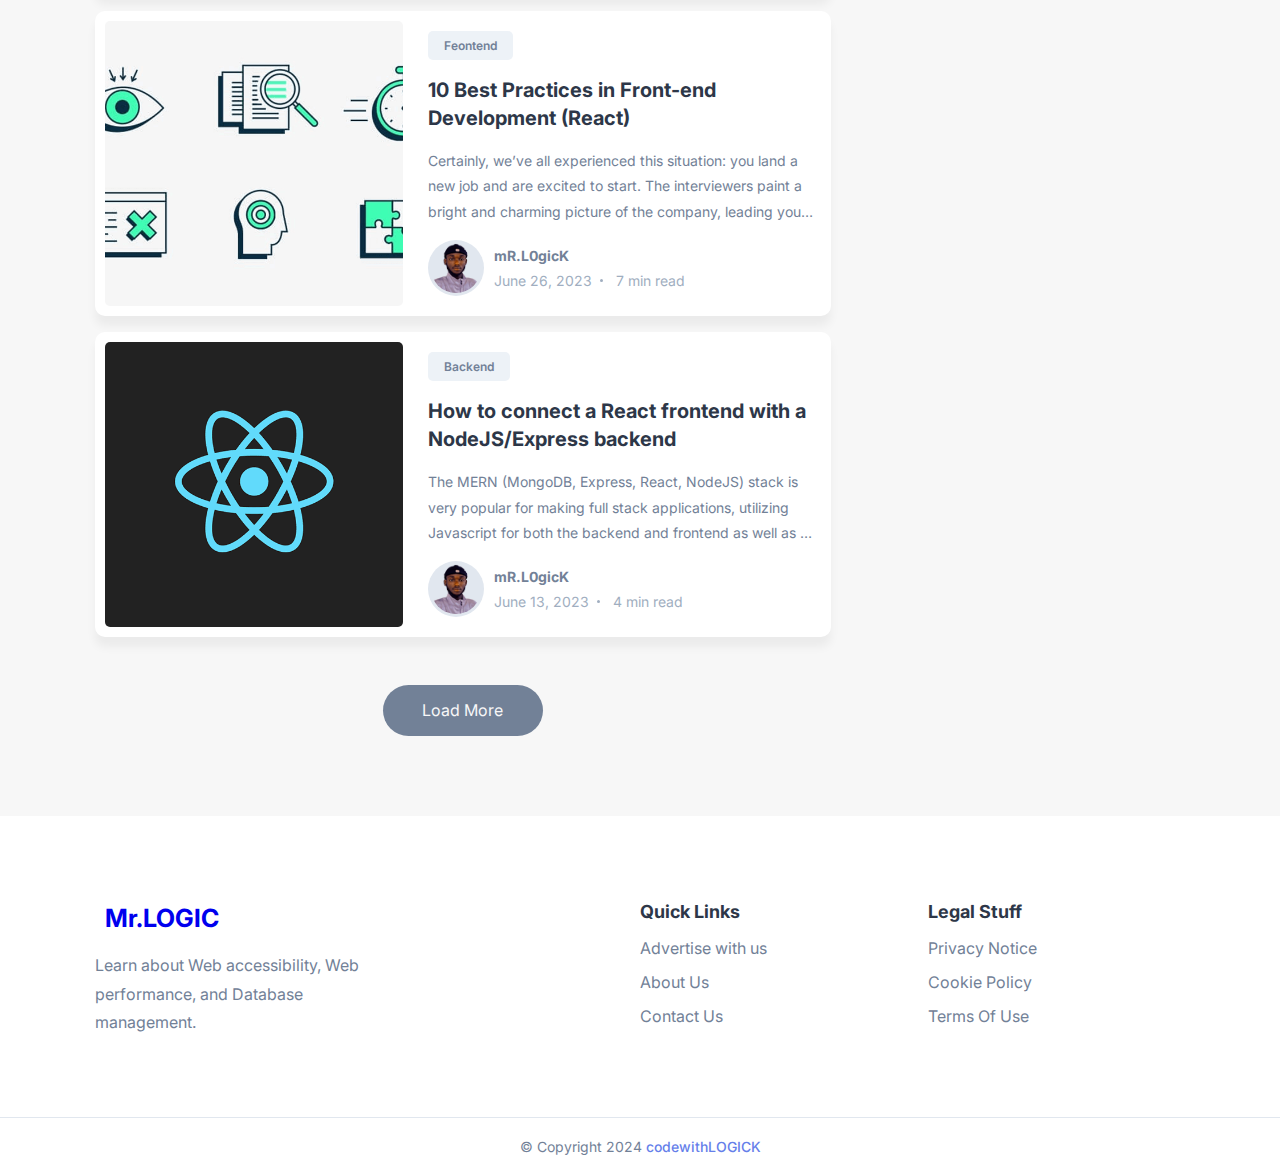
==== commit ccf5f52a: "updating the main branch" ====
--- a/blog.html
+++ b/blog.html
@@ -39,7 +39,7 @@
 
 <a href="index.html" class="logo">
   <ion-icon name="star" class="logo-icon"></ion-icon>
-  <span class="logo-text">Mr.LOGICK</span>
+  <span class="logo-text">Mr.LOGIC</span>
 </a>
 
         
